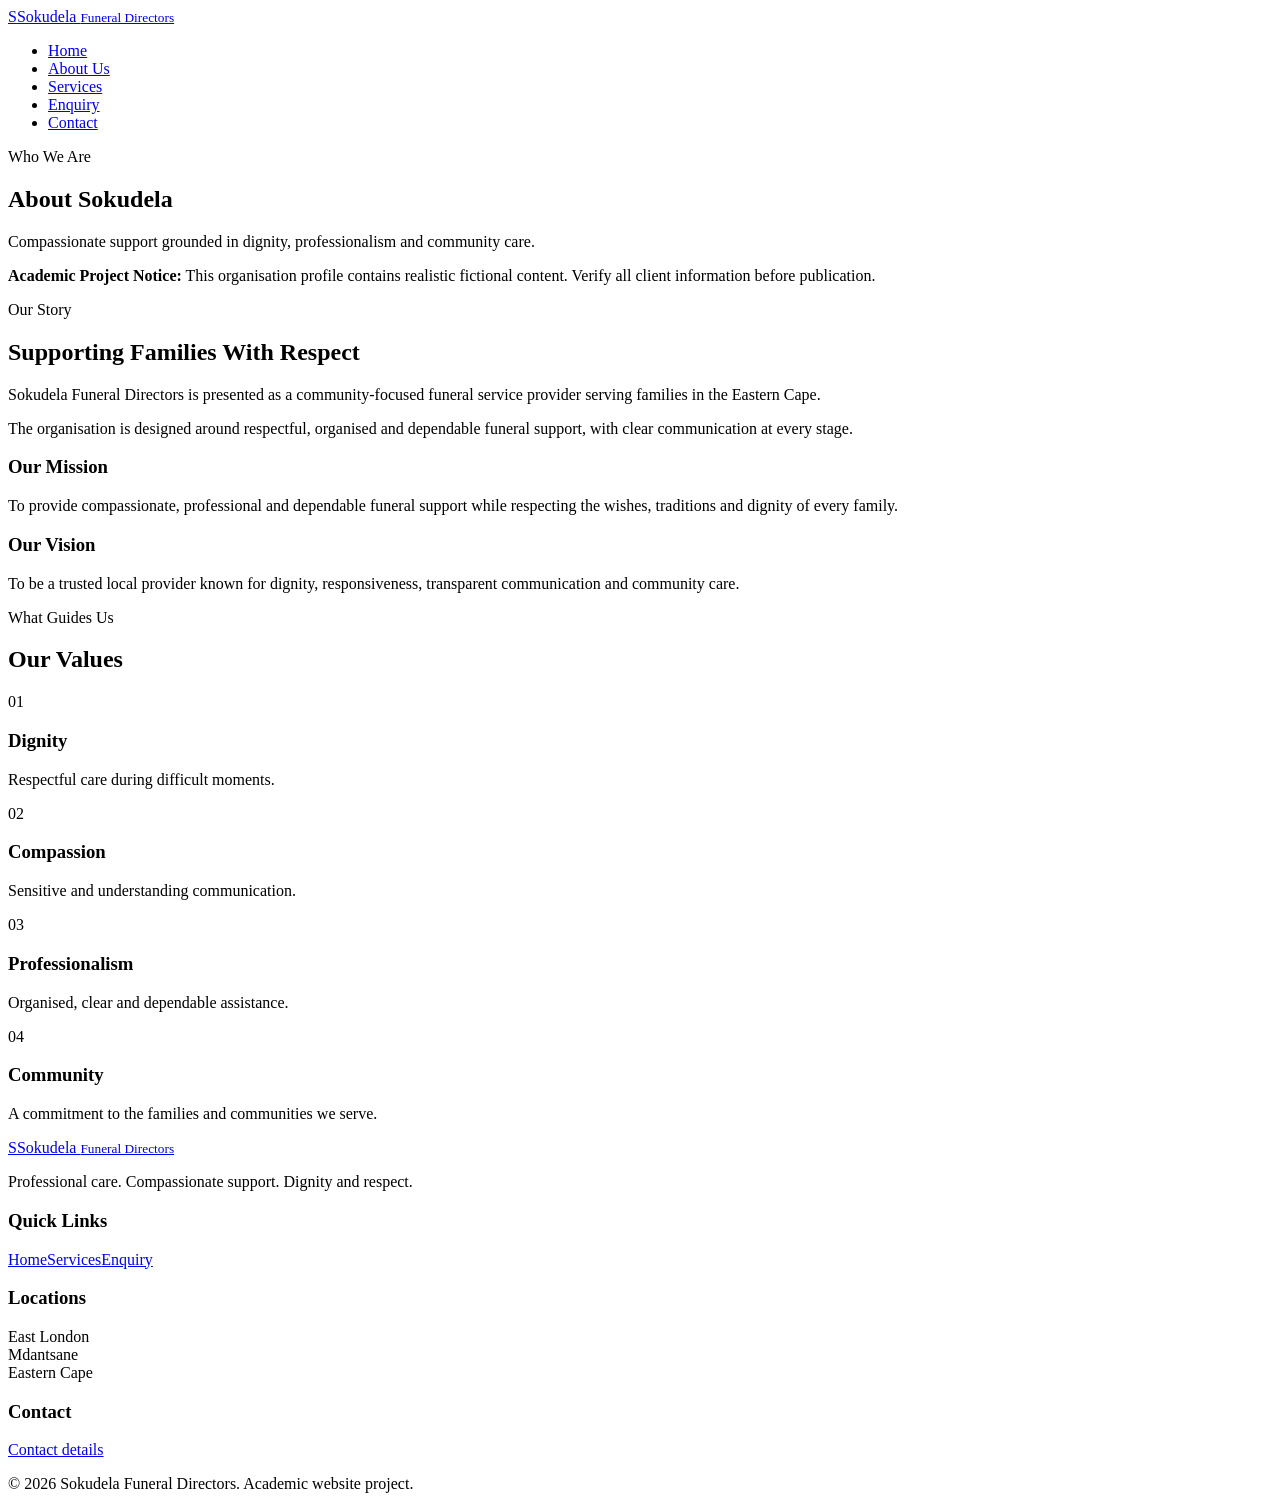
==== about.html @ 92e6e5f7 "Add Part 2 about.html" ====
<!DOCTYPE html><html lang="en"><head><meta charset="UTF-8"><meta name="viewport" content="width=device-width,initial-scale=1.0"><title>About Us | Sokudela Funeral Directors</title><link rel="stylesheet" href="assets/css/style.css"></head><body>
<header class="site-header"><div class="container navbar"><a class="logo" href="index.html"><span class="logo-mark">S</span><span>Sokudela <small>Funeral Directors</small></span></a><nav><ul><li><a href="index.html">Home</a></li><li><a class="active" href="about.html">About Us</a></li><li><a href="services.html">Services</a></li><li><a href="enquiry.html">Enquiry</a></li><li><a href="contact.html">Contact</a></li></ul></nav></div></header>
<main><section class="page-hero"><div class="container"><p class="eyebrow">Who We Are</p><h1>About Sokudela</h1><p>Compassionate support grounded in dignity, professionalism and community care.</p></div></section>
<section class="section container"><div class="notice"><strong>Academic Project Notice:</strong> This organisation profile contains realistic fictional content. Verify all client information before publication.</div>
<div class="two-col"><div><p class="eyebrow dark">Our Story</p><h2>Supporting Families With Respect</h2><p>Sokudela Funeral Directors is presented as a community-focused funeral service provider serving families in the Eastern Cape.</p><p>The organisation is designed around respectful, organised and dependable funeral support, with clear communication at every stage.</p></div><div class="value-panel"><h3>Our Mission</h3><p>To provide compassionate, professional and dependable funeral support while respecting the wishes, traditions and dignity of every family.</p><h3>Our Vision</h3><p>To be a trusted local provider known for dignity, responsiveness, transparent communication and community care.</p></div></div>
<div class="section-heading center values-heading"><p class="eyebrow dark">What Guides Us</p><h2>Our Values</h2></div><div class="value-grid"><article><span>01</span><h3>Dignity</h3><p>Respectful care during difficult moments.</p></article><article><span>02</span><h3>Compassion</h3><p>Sensitive and understanding communication.</p></article><article><span>03</span><h3>Professionalism</h3><p>Organised, clear and dependable assistance.</p></article><article><span>04</span><h3>Community</h3><p>A commitment to the families and communities we serve.</p></article></div></section></main>
<footer class="site-footer"><div class="container footer-grid"><div class="footer-brand"><a class="logo" href="index.html"><span class="logo-mark">S</span><span>Sokudela <small>Funeral Directors</small></span></a><p>Professional care. Compassionate support. Dignity and respect.</p></div><div><h3>Quick Links</h3><a href="index.html">Home</a><a href="services.html">Services</a><a href="enquiry.html">Enquiry</a></div><div><h3>Locations</h3><p>East London<br>Mdantsane<br>Eastern Cape</p></div><div><h3>Contact</h3><a href="contact.html">Contact details</a></div></div><div class="container footer-bottom"><p>© 2026 Sokudela Funeral Directors. Academic website project.</p></div></footer></body></html>
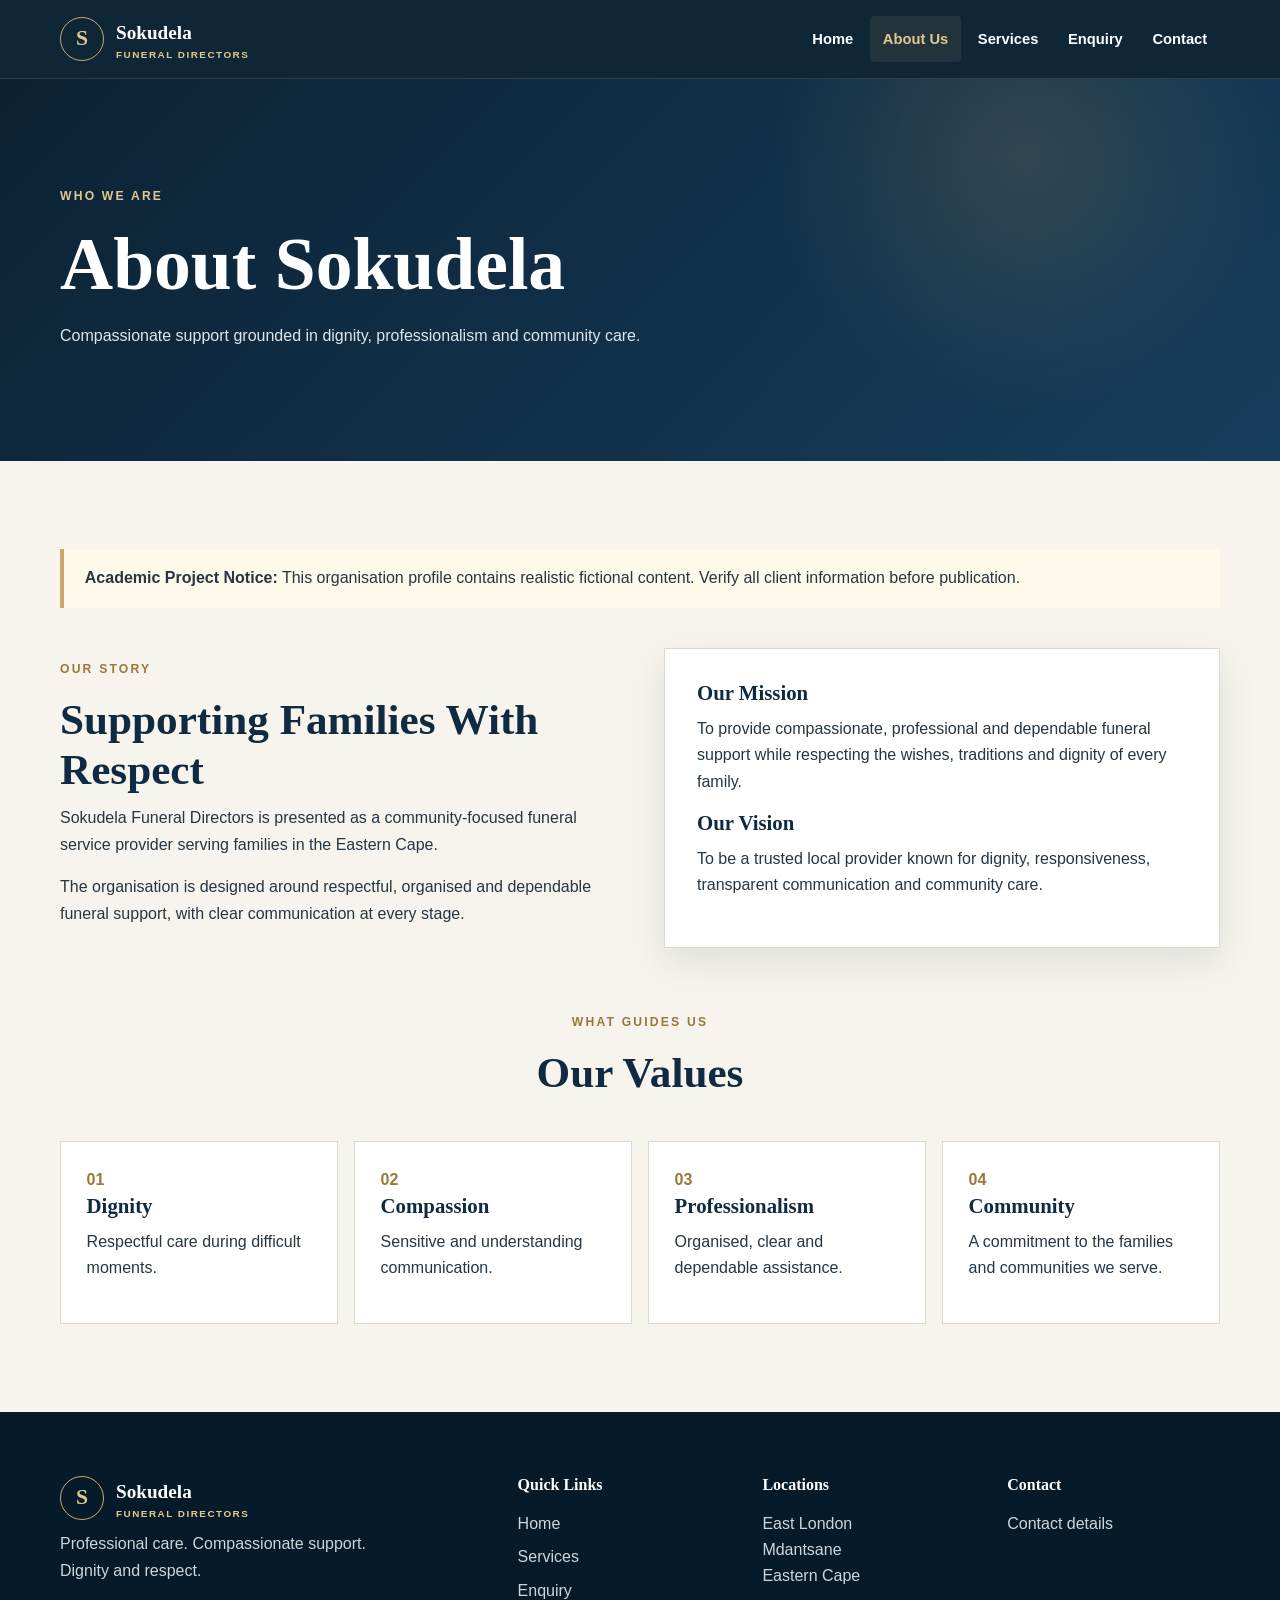
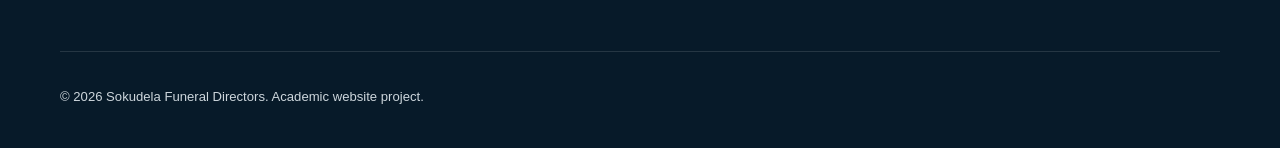
==== commit 005812a6: "fix: improve navigation accessibility in about.html" ====
--- a/about.html
+++ b/about.html
@@ -1,5 +1,5 @@
 <!DOCTYPE html><html lang="en"><head><meta charset="UTF-8"><meta name="viewport" content="width=device-width,initial-scale=1.0"><title>About Us | Sokudela Funeral Directors</title><link rel="stylesheet" href="assets/css/style.css"></head><body>
-<header class="site-header"><div class="container navbar"><a class="logo" href="index.html"><span class="logo-mark">S</span><span>Sokudela <small>Funeral Directors</small></span></a><nav><ul><li><a href="index.html">Home</a></li><li><a class="active" href="about.html">About Us</a></li><li><a href="services.html">Services</a></li><li><a href="enquiry.html">Enquiry</a></li><li><a href="contact.html">Contact</a></li></ul></nav></div></header>
+<header class="site-header"><div class="container navbar"><a class="logo" href="index.html"><span class="logo-mark">S</span><span>Sokudela <small>Funeral Directors</small></span></a><nav aria-label="Main navigation"><ul><li><a href="index.html">Home</a></li><li><a class="active" href="about.html">About Us</a></li><li><a href="services.html">Services</a></li><li><a href="enquiry.html">Enquiry</a></li><li><a href="contact.html">Contact</a></li></ul></nav></div></header>
 <main><section class="page-hero"><div class="container"><p class="eyebrow">Who We Are</p><h1>About Sokudela</h1><p>Compassionate support grounded in dignity, professionalism and community care.</p></div></section>
 <section class="section container"><div class="notice"><strong>Academic Project Notice:</strong> This organisation profile contains realistic fictional content. Verify all client information before publication.</div>
 <div class="two-col"><div><p class="eyebrow dark">Our Story</p><h2>Supporting Families With Respect</h2><p>Sokudela Funeral Directors is presented as a community-focused funeral service provider serving families in the Eastern Cape.</p><p>The organisation is designed around respectful, organised and dependable funeral support, with clear communication at every stage.</p></div><div class="value-panel"><h3>Our Mission</h3><p>To provide compassionate, professional and dependable funeral support while respecting the wishes, traditions and dignity of every family.</p><h3>Our Vision</h3><p>To be a trusted local provider known for dignity, responsiveness, transparent communication and community care.</p></div></div>
--- a/assets/css/style.css
+++ b/assets/css/style.css
@@ -0,0 +1,29 @@
+/* =====================================================
+   SOKUDELA FUNERAL DIRECTORS — PART 2
+   Responsive website stylesheet
+   ===================================================== */
+*,*::before,*::after{box-sizing:border-box;margin:0;padding:0}
+html{scroll-behavior:smooth}
+:root{--navy:#102a43;--navy2:#173d5c;--gold:#c8a968;--gold2:#e0c98f;--cream:#f7f4ed;--paper:#fff;--ink:#263642;--muted:#697780;--line:#ded8cc;--max:1160px;--shadow:0 14px 35px rgba(16,42,67,.10)}
+body{font-family:"Aptos","Segoe UI",Arial,sans-serif;color:var(--ink);background:var(--cream);line-height:1.65}
+a{color:inherit}img{max-width:100%;height:auto;display:block}.container{width:min(92%,var(--max));margin-inline:auto}
+h1,h2,h3{font-family:Georgia,"Times New Roman",serif;line-height:1.15;color:var(--navy)}h1{font-size:clamp(2.4rem,6vw,4.6rem)}h2{font-size:clamp(1.8rem,3.5vw,2.7rem)}h3{font-size:1.3rem}p{margin:.7rem 0 1rem}
+.eyebrow{text-transform:uppercase;letter-spacing:.18em;font-size:.76rem;font-weight:800;color:var(--gold2)}.eyebrow.dark{color:#9a783a}
+.site-header{position:sticky;top:0;z-index:50;background:rgba(11,34,52,.98);border-bottom:1px solid rgba(255,255,255,.12)}
+.navbar{min-height:78px;display:flex;align-items:center;justify-content:space-between;gap:1.5rem}.logo{display:flex;align-items:center;gap:.75rem;color:#fff;text-decoration:none;font-family:Georgia,serif;font-size:1.2rem;font-weight:700}.logo small{display:block;color:var(--gold2);font:600 .62rem/1.2 "Segoe UI",Arial,sans-serif;text-transform:uppercase;letter-spacing:.15em}.logo-mark{width:44px;height:44px;border:1px solid var(--gold);border-radius:50%;display:grid;place-items:center;color:var(--gold2);font-size:1.35rem}
+nav ul{list-style:none;display:flex;align-items:center;gap:.25rem;padding:0}nav a{color:#fff;text-decoration:none;display:block;padding:.65rem .8rem;border-radius:4px;font-size:.92rem;font-weight:650}nav a:hover,nav a.active{color:var(--gold2);background:rgba(200,169,104,.10)}nav a:active{color:#fff;background:rgba(200,169,104,.18)}nav a:focus-visible,.button:focus-visible{outline:3px solid var(--gold2);outline-offset:3px}
+.hero{min-height:650px;display:grid;align-items:center;color:#fff;background:radial-gradient(circle at 82% 34%,rgba(200,169,104,.20),transparent 24%),linear-gradient(90deg,rgba(9,30,47,.98) 0%,rgba(16,42,67,.91) 55%,rgba(23,61,92,.74) 100%);position:relative;overflow:hidden}.hero::after{content:"S";position:absolute;right:6%;top:50%;transform:translateY(-50%);width:330px;height:330px;border:1px solid rgba(224,201,143,.24);border-radius:50%;display:grid;place-items:center;font:italic 13rem Georgia,serif;color:rgba(224,201,143,.10)}.hero-content{position:relative;z-index:2;max-width:800px;padding:6rem 0}.hero h1{color:#fff;margin:.7rem 0 1.4rem}.hero p:not(.eyebrow){font-size:clamp(1rem,2vw,1.18rem);max-width:650px;color:#e7edf0}.hero-actions{display:flex;gap:.8rem;flex-wrap:wrap;margin-top:1.8rem}
+.button{display:inline-flex;align-items:center;justify-content:center;min-height:48px;padding:.8rem 1.3rem;border:1px solid var(--gold);border-radius:4px;background:var(--gold);color:#102a43;text-decoration:none;font-weight:800;cursor:pointer;transition:.2s ease}.button:hover{background:var(--gold2);transform:translateY(-2px)}.button:active{transform:translateY(0);filter:brightness(.95)}.button-outline{background:transparent;color:#fff;border-color:rgba(255,255,255,.55)}.button-outline:hover{background:#fff;color:var(--navy)}
+.trust-strip{background:#0b2234;color:#fff;border-top:1px solid rgba(255,255,255,.08)}.trust-grid{display:grid;grid-template-columns:repeat(3,1fr)}.trust-grid>div{padding:1.4rem 2rem;border-right:1px solid rgba(255,255,255,.1)}.trust-grid>div:last-child{border:0}.trust-grid strong,.trust-grid span{display:block}.trust-grid strong{font-family:Georgia,serif;color:var(--gold2)}.trust-grid span{font-size:.85rem;color:#c8d1d7}
+.section{padding:5.5rem 0}.section-heading{max-width:720px;margin-bottom:2.7rem}.section-heading.center{text-align:center;margin-inline:auto}.section-heading.light h2,.section-heading.light p{color:#fff}
+.service-grid{display:grid;grid-template-columns:repeat(3,1fr);gap:1.25rem}.service-card{background:#fff;border:1px solid var(--line);padding:2rem;border-radius:7px;box-shadow:var(--shadow);transition:.22s ease}.service-card:hover{transform:translateY(-5px);border-color:var(--gold)}.service-icon{width:48px;height:48px;border-radius:50%;display:grid;place-items:center;background:#f0eadc;color:#8a682f;font-weight:800;margin-bottom:1.2rem}.service-card h2,.service-card h3{margin-bottom:.7rem}.service-card h2{font-size:1.45rem}.service-card a,.text-link{color:#8a682f;font-weight:800;text-decoration:none}.service-card p{margin-bottom:1.2em}
+.about-feature{background:#fff;padding:5.5rem 0}.responsive-image{display:block}.responsive-image img{width:100%;aspect-ratio:3/2;object-fit:cover;border-radius:7px;box-shadow:var(--shadow)}.about-grid{display:grid;grid-template-columns:1fr 1fr;gap:4rem;align-items:center}.image-panel{min-height:500px;border-radius:7px;background:radial-gradient(circle at 40% 40%,#fff 0 5%,#e8e0cf 6% 12%,transparent 13%),radial-gradient(circle at 60% 52%,#fff 0 5%,#e8e0cf 6% 12%,transparent 13%),linear-gradient(145deg,#d6d9d4,#f5f2ea 45%,#a8b5a5);box-shadow:var(--shadow);position:relative}.image-panel::after{content:"SOKUDELA";position:absolute;bottom:1.2rem;left:1.5rem;color:#fff;letter-spacing:.22em;font-weight:800;text-shadow:0 1px 5px rgba(0,0,0,.4)}.about-copy h2{margin:.6rem 0 1.2rem}.check-list{list-style:none;padding:0;margin:1.4rem 0}.check-list li{padding:.45rem 0}.check-list li::before{content:"✓";color:#9a783a;font-weight:900;margin-right:.65rem}
+.testimonials{background:var(--cream)}.testimonial-grid{display:grid;grid-template-columns:repeat(3,1fr);gap:1.25rem}.testimonial-grid blockquote{background:#fff;padding:2rem;border-top:3px solid var(--gold);box-shadow:var(--shadow)}.testimonial-grid blockquote p{font:italic 1.05rem/1.7 Georgia,serif;color:#3d4b55}.testimonial-grid footer{color:#8a682f;font-size:.85rem;font-weight:700;margin-top:1rem}
+.branches{padding:5.5rem 0;background:linear-gradient(135deg,#0b2234,#173d5c);color:#fff}.branch-grid{display:grid;grid-template-columns:repeat(2,1fr);gap:1.5rem}.branch-grid article{border:1px solid rgba(224,201,143,.38);padding:2rem;background:rgba(255,255,255,.05)}.branch-grid h2,.branch-grid h3{color:#fff;margin:.6rem 0}.branch-grid a{color:var(--gold2);font-weight:800;text-decoration:none}.branch-label{color:var(--gold2);font-size:.72rem;font-weight:800;text-transform:uppercase;letter-spacing:.14em}.light-cards article{background:#fff;color:var(--ink);border-color:var(--line);box-shadow:var(--shadow)}.light-cards h2{color:var(--navy)}
+.page-hero{padding:6rem 0;background:radial-gradient(circle at 80% 20%,rgba(200,169,104,.16),transparent 24%),linear-gradient(135deg,#0b2234,#173d5c);color:#fff}.page-hero h1{color:#fff;margin:.5rem 0 1rem}.page-hero p:not(.eyebrow){max-width:700px;color:#dfe7eb}
+.notice{background:#fff9eb;border-left:4px solid var(--gold);padding:1rem 1.3rem;margin-bottom:2.5rem}.two-col,.form-layout{display:grid;grid-template-columns:1fr 1fr;gap:3rem;align-items:start}.value-panel,.info-card{background:#fff;border:1px solid var(--line);padding:2rem;box-shadow:var(--shadow)}.value-panel h3{margin-top:1rem}.value-panel h3:first-child{margin-top:0}.values-heading{margin-top:4rem}.value-grid{display:grid;grid-template-columns:repeat(4,1fr);gap:1rem}.value-grid article{background:#fff;padding:1.6rem;border:1px solid var(--line)}.value-grid span{color:#9a783a;font-weight:900}
+form{background:#fff;padding:2rem;border:1px solid var(--line);box-shadow:var(--shadow)}label{display:block;color:var(--navy);font-weight:800;margin:1rem 0 .35rem}label:first-child{margin-top:0}input,select,textarea{width:100%;padding:.8rem;border:1px solid #bfc6ca;border-radius:4px;background:#fff;color:var(--ink);font:inherit}textarea{min-height:150px;resize:vertical}input:focus,select:focus,textarea:focus{outline:3px solid rgba(200,169,104,.3);border-color:var(--gold)}form .button{margin-top:1.2rem}.contact-form{margin-top:4rem}.cta-box{margin-top:3rem;padding:2.2rem;background:#fff;border:1px solid var(--line);display:flex;justify-content:space-between;align-items:center;gap:2rem}
+.site-footer{background:#071a29;color:#cdd6dc;padding:4rem 0 1.5rem}.footer-grid{display:grid;grid-template-columns:2fr 1fr 1fr 1fr;gap:2rem}.site-footer h3{color:#fff;font-size:1rem;margin-bottom:1rem}.site-footer a:not(.logo){display:block;color:#cdd6dc;text-decoration:none;margin:.45rem 0}.site-footer a:hover{color:var(--gold2)}.footer-brand p{max-width:330px}.footer-bottom{display:flex;justify-content:space-between;gap:1rem;border-top:1px solid rgba(255,255,255,.12);margin-top:2.5rem;padding-top:1.4rem;font-size:.82rem}
+@media(max-width:900px){.service-grid,.testimonial-grid{grid-template-columns:repeat(2,1fr)}.about-grid,.two-col,.form-layout{grid-template-columns:1fr}.value-grid{grid-template-columns:repeat(2,1fr)}.footer-grid{grid-template-columns:repeat(2,1fr)}.image-panel{min-height:380px}}
+@media(max-width:700px){.site-header{position:static}.navbar{align-items:flex-start;flex-direction:column;padding:1rem 0}nav{width:100%}nav ul{flex-direction:column;align-items:stretch}nav a{width:100%}.hero{min-height:590px}.hero::after{width:220px;height:220px;font-size:8rem;right:-70px}.hero-content{padding:4rem 0}.trust-grid,.service-grid,.testimonial-grid,.branch-grid,.value-grid,.footer-grid{grid-template-columns:1fr}.trust-grid>div{border-right:0;border-bottom:1px solid rgba(255,255,255,.1);padding:1rem 0}.section,.about-feature,.branches{padding:4rem 0}.image-panel{min-height:300px}.cta-box,.footer-bottom{flex-direction:column;align-items:flex-start}form{padding:1.3rem}}
+@media(prefers-reduced-motion:reduce){html{scroll-behavior:auto}*,*::before,*::after{transition:none!important}}
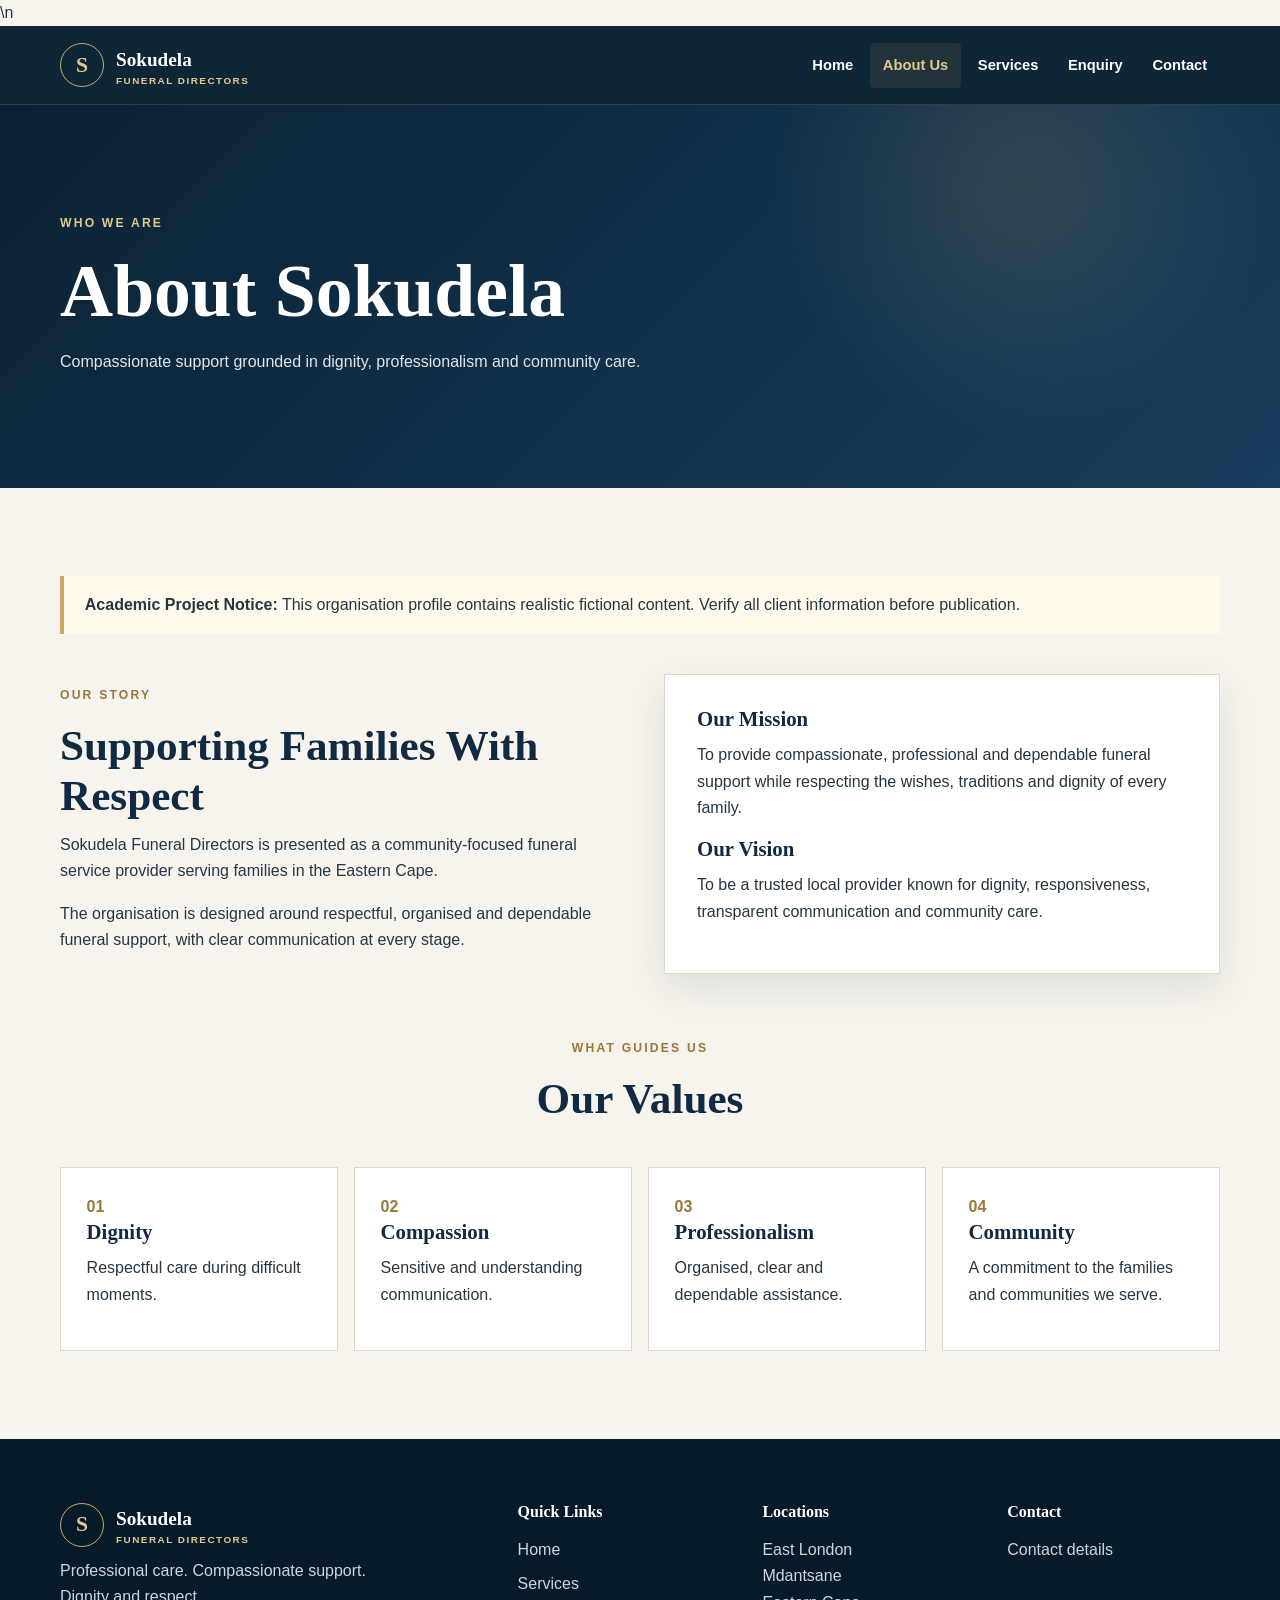
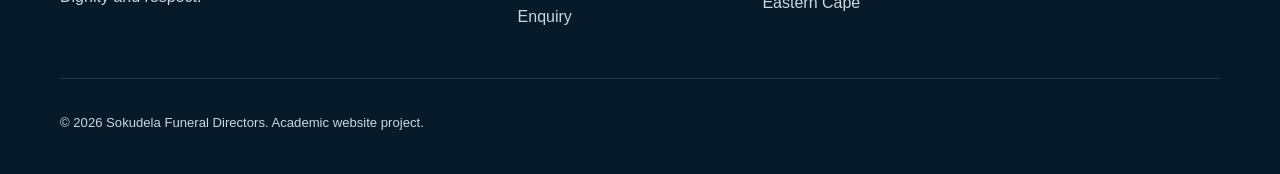
==== commit 9a3b0b5f: "Complete Task 3: dynamic content, SEO and forms" ====
--- a/about.html
+++ b/about.html
@@ -1,7 +1,7 @@
-<!DOCTYPE html><html lang="en"><head><meta charset="UTF-8"><meta name="viewport" content="width=device-width,initial-scale=1.0"><title>About Us | Sokudela Funeral Directors</title><link rel="stylesheet" href="assets/css/style.css"></head><body>
+<!DOCTYPE html><html lang="en"><head><meta charset="UTF-8"><meta name="viewport" content="width=device-width,initial-scale=1.0">\n<meta name="description" content="Learn about Sokudela Funeral Directors, its mission, vision and values of dignity, compassion and professional funeral support."><title>About Us | Sokudela Funeral Directors</title><link rel="stylesheet" href="assets/css/style.css"></head><body>
 <header class="site-header"><div class="container navbar"><a class="logo" href="index.html"><span class="logo-mark">S</span><span>Sokudela <small>Funeral Directors</small></span></a><nav aria-label="Main navigation"><ul><li><a href="index.html">Home</a></li><li><a class="active" href="about.html">About Us</a></li><li><a href="services.html">Services</a></li><li><a href="enquiry.html">Enquiry</a></li><li><a href="contact.html">Contact</a></li></ul></nav></div></header>
 <main><section class="page-hero"><div class="container"><p class="eyebrow">Who We Are</p><h1>About Sokudela</h1><p>Compassionate support grounded in dignity, professionalism and community care.</p></div></section>
 <section class="section container"><div class="notice"><strong>Academic Project Notice:</strong> This organisation profile contains realistic fictional content. Verify all client information before publication.</div>
 <div class="two-col"><div><p class="eyebrow dark">Our Story</p><h2>Supporting Families With Respect</h2><p>Sokudela Funeral Directors is presented as a community-focused funeral service provider serving families in the Eastern Cape.</p><p>The organisation is designed around respectful, organised and dependable funeral support, with clear communication at every stage.</p></div><div class="value-panel"><h3>Our Mission</h3><p>To provide compassionate, professional and dependable funeral support while respecting the wishes, traditions and dignity of every family.</p><h3>Our Vision</h3><p>To be a trusted local provider known for dignity, responsiveness, transparent communication and community care.</p></div></div>
 <div class="section-heading center values-heading"><p class="eyebrow dark">What Guides Us</p><h2>Our Values</h2></div><div class="value-grid"><article><span>01</span><h3>Dignity</h3><p>Respectful care during difficult moments.</p></article><article><span>02</span><h3>Compassion</h3><p>Sensitive and understanding communication.</p></article><article><span>03</span><h3>Professionalism</h3><p>Organised, clear and dependable assistance.</p></article><article><span>04</span><h3>Community</h3><p>A commitment to the families and communities we serve.</p></article></div></section></main>
-<footer class="site-footer"><div class="container footer-grid"><div class="footer-brand"><a class="logo" href="index.html"><span class="logo-mark">S</span><span>Sokudela <small>Funeral Directors</small></span></a><p>Professional care. Compassionate support. Dignity and respect.</p></div><div><h3>Quick Links</h3><a href="index.html">Home</a><a href="services.html">Services</a><a href="enquiry.html">Enquiry</a></div><div><h3>Locations</h3><p>East London<br>Mdantsane<br>Eastern Cape</p></div><div><h3>Contact</h3><a href="contact.html">Contact details</a></div></div><div class="container footer-bottom"><p>© 2026 Sokudela Funeral Directors. Academic website project.</p></div></footer></body></html>+<footer class="site-footer"><div class="container footer-grid"><div class="footer-brand"><a class="logo" href="index.html"><span class="logo-mark">S</span><span>Sokudela <small>Funeral Directors</small></span></a><p>Professional care. Compassionate support. Dignity and respect.</p></div><div><h3>Quick Links</h3><a href="index.html">Home</a><a href="services.html">Services</a><a href="enquiry.html">Enquiry</a></div><div><h3>Locations</h3><p>East London<br>Mdantsane<br>Eastern Cape</p></div><div><h3>Contact</h3><a href="contact.html">Contact details</a></div></div><div class="container footer-bottom"><p>© 2026 Sokudela Funeral Directors. Academic website project.</p></div></footer><script src="assets/js/script.js" defer></script></body></html>
